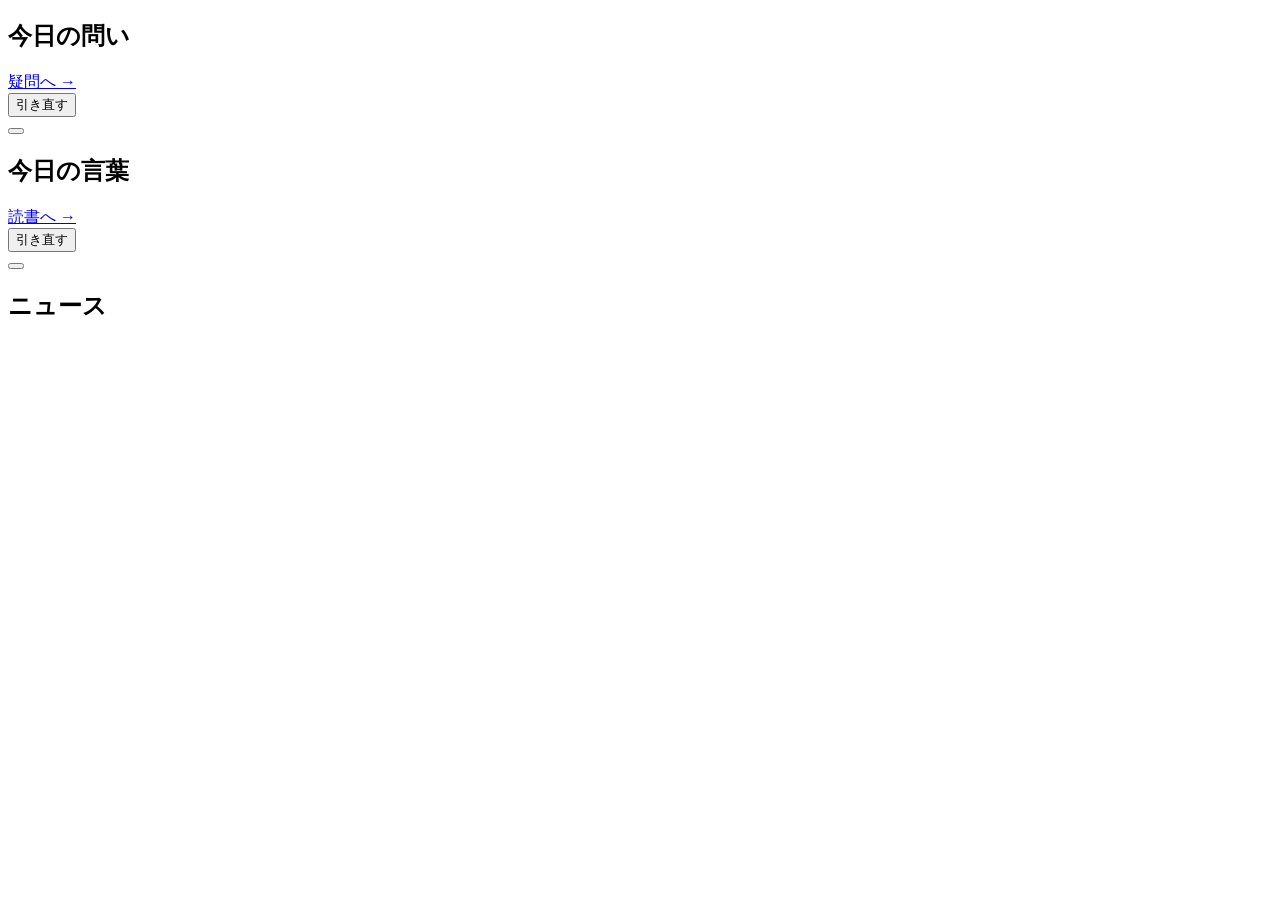
==== index.html @ 4f1d5bd5 "Create index.html" ====
<!doctype html>
<html lang="ja">
<head>
<meta charset="utf-8">
<meta name="viewport" content="width=device-width, initial-scale=1">
<title>コガアキラ</title>
<link rel="preconnect" href="https://fonts.googleapis.com">
<link rel="preconnect" href="https://fonts.gstatic.com" crossorigin>
<link rel="stylesheet" href="https://fonts.googleapis.com/css2?family=M+PLUS+2:wght@300;400;500&display=swap">
<link rel="stylesheet" href="style.css">
</head>
<body>

<div class="layout">
  <aside id="site-header"></aside>
  <main class="main">

  <div class="home-sec first">
    <div class="head">
      <h2>今日の問い</h2>
      <a href="questions.html">疑問へ →</a>
    </div>
    <div class="today">
      <div class="top">
        <button class="reroll" id="reroll">引き直す</button>
      </div>
      <button class="q" id="today-q"></button>
      <div class="foot" id="today-foot"></div>
    </div>
  </div>

  <div class="home-sec">
    <div class="head">
      <h2>今日の言葉</h2>
      <a href="books.html">読書へ →</a>
    </div>
    <div class="today wod">
      <div class="top">
        <button class="reroll" id="reroll-word">引き直す</button>
      </div>
      <button class="q" id="today-word"></button>
      <div class="foot" id="today-word-foot"></div>
    </div>
  </div>

  <div class="home-sec">
    <div class="head">
      <h2>ニュース</h2>
    </div>
    <div id="news"></div>
  </div>

    <div id="site-footer"></div>
  </main>
</div>

<script src="data.js"></script>
<script src="app.js"></script>
<script>
  renderSite("home");
  renderHome();
</script>
</body>
</html>
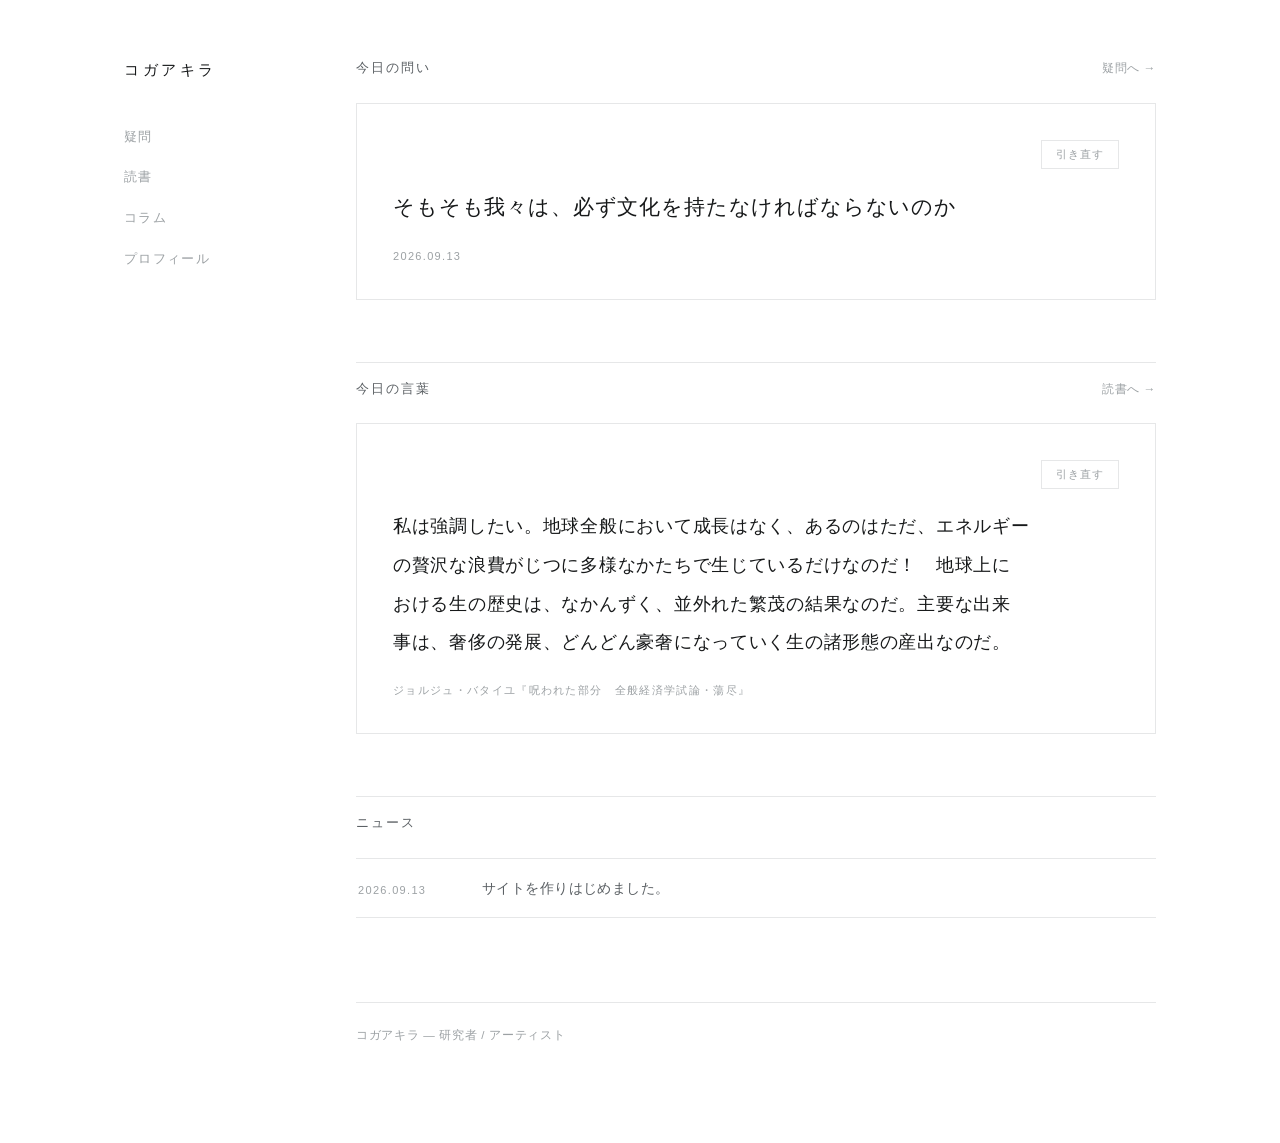
==== commit 266a79b8: "Update index.html" ====
--- a/index.html
+++ b/index.html
@@ -3,7 +3,11 @@
 <head>
 <meta charset="utf-8">
 <meta name="viewport" content="width=device-width, initial-scale=1">
-<title>コガアキラ</title>
+<title>古賀玲</title>
+<meta name="description" content="古賀玲のウェブサイト。日々浮かんだ疑問と、本から書き写した言葉を書きとめています。">
+<meta property="og:title" content="古賀玲">
+<meta property="og:description" content="古賀玲のウェブサイト。日々浮かんだ疑問と、本から書き写した言葉を書きとめています。">
+<meta property="og:type" content="website">
 <link rel="preconnect" href="https://fonts.googleapis.com">
 <link rel="preconnect" href="https://fonts.gstatic.com" crossorigin>
 <link rel="stylesheet" href="https://fonts.googleapis.com/css2?family=M+PLUS+2:wght@300;400;500&display=swap">
--- a/style.css
+++ b/style.css
@@ -0,0 +1,442 @@
+/* ============================================================
+   見た目の設定。色と書体はここだけを直せば全ページに反映されます。
+   ============================================================ */
+
+:root {
+  /* 色 —— 白基調 */
+  --paper:    #ffffff;   /* 地 */
+  --surface:  #ffffff;   /* カードの地 */
+  --ink:      #17191a;   /* 本文 */
+  --ink-2:    #5b6064;   /* 副次的な文字 */
+  --ink-3:    #9ca1a4;   /* 日付・ラベル */
+  --rule:     #e6e7e8;   /* 罫線 */
+  --rule-2:   #f0f1f1;   /* 淡い罫線 */
+  --accent:   #17191a;   /* 強調（黒） */
+  --accent-bg:#f3f4f4;
+  --on-accent:#ffffff;
+
+  /* 書体 —— 線の太さが一定のゴシック一種類で通す */
+  --sans: "M PLUS 2", "Hiragino Sans", "Hiragino Kaku Gothic ProN", "Yu Gothic", sans-serif;
+  --tate: "Hiragino Sans", "Hiragino Kaku Gothic ProN", "Yu Gothic", "Noto Sans CJK JP", sans-serif;
+}
+
+/* 端末がダークモードでも、つねに白で表示します */
+:root { color-scheme: only light; }
+
+* { box-sizing: border-box; }
+
+body {
+  margin: 0;
+  background: var(--paper); color: var(--ink);
+  font-family: var(--sans); font-weight: 400;
+  font-size: 15px; line-height: 1.9;
+  -webkit-font-smoothing: antialiased;
+}
+
+/* ---------- 全体のレイアウト（左に縦並びのメニュー） ---------- */
+
+.layout {
+  max-width: 1080px; margin: 0 auto; padding-inline: 24px;
+  display: grid; grid-template-columns: 168px 1fr; gap: 64px; align-items: start;
+}
+.main { min-width: 0; padding-block: 0 96px; }
+
+a { color: var(--ink); text-decoration: underline; text-decoration-color: var(--rule); text-underline-offset: 4px; }
+a:hover { text-decoration-color: var(--ink-3); }
+:focus-visible { outline: 1px solid var(--ink); outline-offset: 3px; }
+
+.label {
+  font-size: 11px; font-weight: 500; letter-spacing: .16em;
+  color: var(--ink-3); font-variant-numeric: tabular-nums;
+}
+
+/* ---------- 左のメニュー ---------- */
+
+.side { position: sticky; top: 0; padding-block: 56px 40px; }
+.brand {
+  display: block; font-size: 15px; font-weight: 500; letter-spacing: .24em;
+  color: var(--ink); text-decoration: none; margin-bottom: 40px;
+}
+.brand:hover { color: var(--ink-2); }
+.side nav { display: flex; flex-direction: column; gap: 16px; align-items: flex-start; }
+.side nav a {
+  position: relative; font-size: 13px; letter-spacing: .1em;
+  color: var(--ink-3); text-decoration: none;
+}
+.side nav a:hover { color: var(--ink); }
+.side nav a[aria-current="page"] { color: var(--ink); }
+.side nav a[aria-current="page"]::before {
+  content: ""; position: absolute; left: -20px; top: .85em;
+  width: 12px; height: 1px; background: var(--ink);
+}
+
+@media (max-width: 820px) {
+  .layout { grid-template-columns: 1fr; gap: 0; }
+  .side {
+    position: static; padding-block: 32px 16px; border-bottom: 1px solid var(--rule);
+    display: flex; flex-wrap: wrap; align-items: baseline; gap: 10px 28px; justify-content: space-between;
+  }
+  .brand { margin-bottom: 0; }
+  .side nav { flex-direction: row; gap: 22px; }
+  .side nav a[aria-current="page"]::before { left: 0; top: auto; bottom: -4px; width: 100%; }
+}
+
+/* ---------- ページ見出し ---------- */
+
+.page-head {
+  padding-block: 56px 24px; border-bottom: 1px solid var(--rule);
+  display: flex; flex-wrap: wrap; gap: 16px 40px;
+  align-items: flex-end; justify-content: space-between;
+}
+.page-head h1 {
+  font-size: 22px; font-weight: 500; letter-spacing: .14em;
+  margin: 0; line-height: 1.5;
+}
+.page-head .sub { margin: 10px 0 0; color: var(--ink-2); font-size: 13px; letter-spacing: .02em; }
+.counts { display: flex; gap: 28px; }
+.counts div { text-align: right; }
+.counts b {
+  display: block; font-size: 20px; font-weight: 400;
+  font-variant-numeric: tabular-nums; color: var(--ink); line-height: 1.3;
+  letter-spacing: .04em;
+}
+
+.dummy-note {
+  margin-top: 22px; display: inline-block;
+  font-size: 11px; letter-spacing: .1em; color: var(--ink-2);
+  border: 1px solid var(--rule); padding: 5px 12px;
+}
+
+/* ---------- ホーム ---------- */
+
+.hero { padding-block: 76px 8px; max-width: 620px; }
+.hero .name {
+  font-size: 28px; font-weight: 500; letter-spacing: .18em;
+  margin: 0; line-height: 1.5;
+}
+.hero .role {
+  font-size: 12px; letter-spacing: .2em; color: var(--ink-3); margin: 14px 0 0;
+}
+.hero p.lead {
+  font-size: 15px; line-height: 2.2; color: var(--ink-2); margin: 30px 0 0;
+}
+
+.home-sec { padding-top: 62px; }
+.home-sec.first { padding-top: 56px; }
+.home-sec.first .head { border-top: 0; padding-top: 0; }
+.home-sec .head {
+  display: flex; align-items: baseline; justify-content: space-between;
+  gap: 16px; border-top: 1px solid var(--rule); padding-top: 14px; margin-bottom: 22px;
+}
+.home-sec .head h2 {
+  font-size: 13px; font-weight: 500; letter-spacing: .16em; margin: 0; color: var(--ink-2);
+}
+.home-sec .head a { font-size: 12px; letter-spacing: .04em; text-decoration: none; color: var(--ink-3); }
+.home-sec .head a:hover { color: var(--ink); }
+
+/* ---------- 今日の問い ---------- */
+
+.today {
+  border: 1px solid var(--rule); background: var(--surface);
+  padding: 36px 36px 32px; display: flex; flex-direction: column; gap: 18px;
+}
+.today .top { display: flex; align-items: center; justify-content: space-between; gap: 16px; }
+.today .top .reroll:only-child { margin-left: auto; }
+.today .q {
+  font-size: 21px; font-weight: 500; line-height: 1.95; letter-spacing: .04em;
+  margin: 0; text-wrap: balance; cursor: pointer;
+  background: none; border: 0; padding: 0; text-align: left; color: inherit;
+  font-family: inherit;
+}
+.today .q:hover { color: var(--ink-2); }
+.today .foot { font-size: 11px; letter-spacing: .12em; color: var(--ink-3); font-variant-numeric: tabular-nums; }
+.reroll {
+  font-family: inherit; font-size: 11px; letter-spacing: .1em;
+  color: var(--ink-3); background: none; border: 1px solid var(--rule);
+  padding: 6px 14px; cursor: pointer; white-space: nowrap;
+}
+.reroll:hover { color: var(--ink); border-color: var(--ink-3); }
+
+.today.wod .q { font-size: 18px; line-height: 2.15; font-weight: 400; }
+
+/* ---------- ニュース ---------- */
+
+.news { list-style: none; margin: 0; padding: 0; border-top: 1px solid var(--rule); }
+.news li {
+  display: grid; grid-template-columns: 108px 1fr; gap: 4px 16px;
+  padding: 16px 2px; border-bottom: 1px solid var(--rule);
+}
+.news .d {
+  font-size: 11px; letter-spacing: .12em; color: var(--ink-3);
+  font-variant-numeric: tabular-nums; padding-top: 5px;
+}
+.news .t { font-size: 14px; color: var(--ink-2); letter-spacing: .03em; }
+.news .t a { color: var(--ink); }
+
+@media (max-width: 560px) {
+  .news li { grid-template-columns: 1fr; gap: 2px; }
+  .news .d { padding-top: 0; }
+}
+
+/* ---------- コラム ---------- */
+
+.cols { list-style: none; margin: 0; padding: 38px 0 0; }
+.cols li {
+  display: grid; grid-template-columns: 108px 1fr; gap: 6px 16px;
+  padding: 24px 2px; border-bottom: 1px solid var(--rule);
+}
+.cols li:first-child { border-top: 1px solid var(--rule); }
+.cols .d {
+  font-size: 11px; letter-spacing: .12em; color: var(--ink-3);
+  font-variant-numeric: tabular-nums; padding-top: 7px;
+}
+.cols .t a {
+  font-size: 16px; font-weight: 500; letter-spacing: .04em; line-height: 1.8;
+  color: var(--ink); text-decoration: none;
+}
+.cols .t a:hover { color: var(--ink-2); }
+.cols .lead {
+  display: block; margin-top: 6px; font-size: 12.5px;
+  color: var(--ink-3); letter-spacing: .03em;
+}
+
+.article { max-width: 620px; padding-top: 48px; }
+.article .a-date {
+  font-size: 11px; letter-spacing: .12em; color: var(--ink-3);
+  font-variant-numeric: tabular-nums; margin: 0 0 14px;
+}
+.article .a-title {
+  font-size: 22px; font-weight: 500; letter-spacing: .08em;
+  line-height: 1.75; margin: 0 0 36px; text-wrap: balance;
+}
+.article p { margin: 0 0 1.9em; line-height: 2.2; letter-spacing: .04em; color: var(--ink); }
+.article .a-back { margin-top: 56px; font-size: 12.5px; }
+.article .a-back a { color: var(--ink-3); text-decoration: none; }
+.article .a-back a:hover { color: var(--ink); }
+
+@media (max-width: 560px) {
+  .cols li { grid-template-columns: 1fr; gap: 4px; }
+  .cols .d { padding-top: 0; }
+  .article .a-title { font-size: 19px; }
+}
+
+/* ---------- 絞り込み / タブ ---------- */
+
+.chips { display: flex; flex-wrap: wrap; gap: 8px; padding-block: 30px 0; }
+.chip {
+  font-family: inherit; font-size: 12.5px; letter-spacing: .04em; color: var(--ink-2);
+  background: none; border: 1px solid var(--rule); padding: 6px 16px; cursor: pointer;
+  transition: background .15s ease, color .15s ease, border-color .15s ease;
+}
+.chip:hover { border-color: var(--ink-3); color: var(--ink); }
+.chip[aria-pressed="true"] {
+  background: var(--accent); border-color: var(--accent); color: var(--on-accent);
+}
+.view-note { color: var(--ink-3); font-size: 12.5px; margin: 16px 0 0; }
+
+/* ---------- 本の棚 ---------- */
+
+.year-group { padding-top: 38px; }
+.year-head { display: flex; align-items: center; gap: 16px; margin-bottom: 20px; }
+.year-head span {
+  font-size: 12px; font-weight: 500; letter-spacing: .14em;
+  color: var(--ink-3); font-variant-numeric: tabular-nums;
+}
+.year-head i { flex: 1; height: 1px; background: var(--rule); }
+
+.words { display: flex; flex-direction: column; gap: 14px; }
+
+.word {
+  display: block; width: 100%; text-align: left; font: inherit; color: inherit;
+  background: var(--surface); border: 1px solid var(--rule);
+  padding: 30px 32px 26px; cursor: pointer;
+  transition: border-color .16s ease;
+}
+.word:hover { border-color: var(--ink-3); }
+.word .quote {
+  margin: 0; font-size: 16.5px; font-weight: 400;
+  line-height: 2.05; letter-spacing: .045em;
+  display: -webkit-box; -webkit-box-orient: vertical; -webkit-line-clamp: 3; overflow: hidden;
+}
+.word .src {
+  margin: 16px 0 0; font-size: 11px; letter-spacing: .1em; color: var(--ink-3);
+  font-variant-numeric: tabular-nums;
+  display: flex; flex-wrap: wrap; align-items: center; gap: 0 10px;
+}
+.word .src .title { color: var(--ink-2); letter-spacing: .06em; }
+.word .src .sep { width: 2px; height: 2px; border-radius: 50%; background: var(--rule); flex: none; }
+
+/* おすすめの書籍 */
+.rec-list { padding-top: 38px; }
+.word.rec { padding: 26px 32px 24px; }
+.word.rec .rec-title {
+  margin: 0; font-size: 16px; font-weight: 500;
+  letter-spacing: .06em; line-height: 1.8;
+}
+.word.rec .src { margin-top: 10px; }
+.word.rec .rec-note {
+  margin: 14px 0 0; font-size: 13.5px; line-height: 2; color: var(--ink-2); letter-spacing: .03em;
+}
+.empty { padding-top: 44px; color: var(--ink-3); font-size: 13.5px; }
+
+/* ---------- 問いの壁 ---------- */
+
+.wall { columns: 3; column-gap: 20px; padding-top: 30px; }
+.wall.two { columns: 2; }
+@media (max-width: 860px) { .wall, .wall.two { columns: 2; } }
+@media (max-width: 560px) { .wall, .wall.two { columns: 1; } }
+
+.qcard {
+  break-inside: avoid; width: 100%; margin-bottom: 20px;
+  display: block; text-align: left; font: inherit; color: inherit;
+  background: var(--surface); border: 1px solid var(--rule);
+  padding: 24px 24px 22px; cursor: pointer;
+  transition: border-color .16s ease;
+}
+.qcard:hover { border-color: var(--ink-3); }
+.qcard .meta {
+  font-size: 10.5px; letter-spacing: .1em; color: var(--ink-3);
+  font-variant-numeric: tabular-nums;
+  display: flex; gap: 8px; align-items: center; margin-bottom: 14px;
+}
+.qcard .meta em { font-style: normal; letter-spacing: .04em; }
+.qcard .meta i { width: 2px; height: 2px; border-radius: 50%; background: var(--rule); flex: none; }
+.qcard .q {
+  font-size: 16px; font-weight: 500; line-height: 1.95; letter-spacing: .04em; margin: 0;
+}
+.rel {
+  margin-top: 16px; padding-top: 14px; border-top: 1px solid var(--rule-2);
+  display: flex; flex-direction: column; gap: 6px;
+}
+.rel span { font-size: 11.5px; color: var(--ink-3); display: flex; gap: 8px; align-items: baseline; }
+.rel b {
+  font-size: 9.5px; font-weight: 500; letter-spacing: .12em; color: var(--ink-3);
+  flex: none; border: 1px solid var(--rule); padding: 1px 6px;
+}
+.rel .t { color: var(--ink-2); }
+
+/* ---------- 系譜 ---------- */
+
+.tree { padding-top: 30px; display: flex; flex-direction: column; gap: 48px; }
+.root-q {
+  font-size: 19px; font-weight: 500; line-height: 1.85; letter-spacing: .04em;
+  margin: 0 0 6px; cursor: pointer; text-wrap: balance;
+  background: none; border: 0; padding: 0; text-align: left; color: inherit; font-family: inherit;
+}
+.root-q:hover { color: var(--ink-2); }
+.root-meta {
+  font-size: 10.5px; letter-spacing: .12em; color: var(--ink-3);
+  margin-bottom: 18px; font-variant-numeric: tabular-nums;
+}
+ul.branch { list-style: none; margin: 0; padding: 0 0 0 4px; }
+ul.branch ul.branch { padding-left: 28px; }
+ul.branch li { position: relative; padding-left: 28px; padding-block: 8px; }
+ul.branch li::before {
+  content: ""; position: absolute; left: 0; top: 0; bottom: 0; width: 1px; background: var(--rule);
+}
+ul.branch li:last-child::before { bottom: auto; height: 24px; }
+ul.branch li::after {
+  content: ""; position: absolute; left: 0; top: 24px; width: 18px; height: 1px; background: var(--rule);
+}
+.node {
+  font: inherit; color: inherit; text-align: left; background: none; border: 0; padding: 0;
+  cursor: pointer; font-size: 14.5px; line-height: 1.9; letter-spacing: .04em;
+}
+.node:hover { color: var(--ink-2); }
+.node .d {
+  font-size: 10px; letter-spacing: .12em; color: var(--ink-3);
+  margin-left: 12px; white-space: nowrap; font-variant-numeric: tabular-nums;
+}
+.loose { margin-top: 8px; }
+.loose .label { display: block; margin-bottom: 16px; }
+.loose ul { list-style: none; margin: 0; padding: 0; display: flex; flex-direction: column; gap: 12px; }
+
+/* ---------- プロフィール ---------- */
+
+.about { max-width: 620px; padding-top: 52px; }
+.about h2 {
+  font-size: 13px; font-weight: 500; letter-spacing: .16em;
+  margin: 52px 0 16px; color: var(--ink-2);
+}
+.about p { margin: 0 0 1.3em; color: var(--ink-2); }
+.about .lead { font-size: 15px; line-height: 2.2; color: var(--ink); }
+/* 紹介文は全段落を同じ濃さで */
+.about #about-body p { font-size: 15px; line-height: 2.2; color: var(--ink); }
+.about dl { margin: 0; display: grid; grid-template-columns: 172px 1fr; gap: 12px 20px; font-size: 13.5px; }
+.about dt { font-size: 11px; letter-spacing: .12em; color: var(--ink-3); padding-top: 5px; }
+.about dd { margin: 0; color: var(--ink-2); }
+
+/* ---------- ダイアログ ---------- */
+
+dialog {
+  border: 1px solid var(--rule); padding: 0; max-width: 620px; width: calc(100% - 32px);
+  background: var(--surface); color: var(--ink);
+}
+dialog::backdrop { background: rgba(23,25,26,.32); }
+.d-inner { padding: 40px 40px 44px; }
+.d-close {
+  position: absolute; top: 16px; right: 16px; width: 30px; height: 30px;
+  border: 1px solid var(--rule); background: var(--surface);
+  color: var(--ink-3); font-size: 15px; line-height: 1; cursor: pointer; font-family: inherit;
+}
+.d-close:hover { color: var(--ink); border-color: var(--ink-3); }
+
+.d-title { font-size: 19px; font-weight: 500; line-height: 1.75; letter-spacing: .06em; margin: 0; text-wrap: balance; }
+.d-author { color: var(--ink-2); font-size: 12.5px; margin: 8px 0 0; }
+.d-meta {
+  margin-top: 14px; display: flex; flex-wrap: wrap; gap: 6px 12px; align-items: center;
+  font-size: 11px; letter-spacing: .1em; color: var(--ink-3); font-variant-numeric: tabular-nums;
+}
+.d-q { font-size: 20px; font-weight: 500; line-height: 1.9; letter-spacing: .04em; margin: 0; text-wrap: balance; }
+.tag {
+  font-size: 11px; letter-spacing: .06em; color: var(--ink-2);
+  border: 1px solid var(--rule); padding: 2px 10px;
+}
+.d-sec { margin-top: 32px; }
+.d-sec > .label { display: block; margin-bottom: 14px; }
+.quotes { display: flex; flex-direction: column; gap: 20px; margin: 0; }
+blockquote {
+  margin: 0; padding-left: 20px; border-left: 1px solid var(--ink-3);
+  font-size: 15px; line-height: 2.15; letter-spacing: .03em;
+}
+.d-note { color: var(--ink-2); font-size: 13.5px; margin: 0; }
+.d-cite { color: var(--ink-2); font-size: 12.5px; line-height: 1.9; margin: 0; letter-spacing: .03em; }
+blockquote cite {
+  display: block; margin-top: 10px; font-style: normal;
+  font-size: 11px; letter-spacing: .1em; color: var(--ink-3);
+}
+.d-list { list-style: none; margin: 0; padding: 0; display: flex; flex-direction: column; gap: 10px; }
+.d-list button, .d-list a {
+  font: inherit; font-size: 14.5px; line-height: 1.85; letter-spacing: .03em;
+  color: var(--ink); background: none; border: 0; padding: 0; text-align: left; cursor: pointer;
+  text-decoration: underline; text-decoration-color: var(--rule); text-underline-offset: 4px;
+}
+.d-list button:hover, .d-list a:hover { text-decoration-color: var(--ink-3); }
+.link-chip {
+  display: inline-flex; align-items: center; gap: 8px; font-size: 12.5px; letter-spacing: .04em;
+  color: var(--ink); border: 1px solid var(--rule); padding: 7px 16px;
+  cursor: pointer; font-family: inherit; text-decoration: none; background: none;
+}
+.link-chip:hover { border-color: var(--ink-3); }
+
+/* ---------- フッター ---------- */
+
+.site-footer {
+  margin-top: 84px; border-top: 1px solid var(--rule); padding-top: 22px;
+  color: var(--ink-3); font-size: 11.5px; letter-spacing: .06em;
+  display: flex; flex-wrap: wrap; gap: 8px 24px; justify-content: space-between;
+}
+
+@media (max-width: 560px) {
+  .hero { padding-top: 52px; }
+  .hero .name { font-size: 22px; }
+  .page-head h1 { font-size: 19px; }
+  .today { padding: 28px 24px 26px; }
+  .today .q { font-size: 18px; }
+  .word { padding: 24px 22px 22px; }
+  .word .quote { font-size: 15.5px; }
+  .d-inner { padding: 30px 24px 34px; }
+  .about dl { grid-template-columns: 1fr; gap: 2px; }
+  .about dt { padding-top: 14px; }
+}
+@media (prefers-reduced-motion: reduce) { * { transition: none !important; } }
